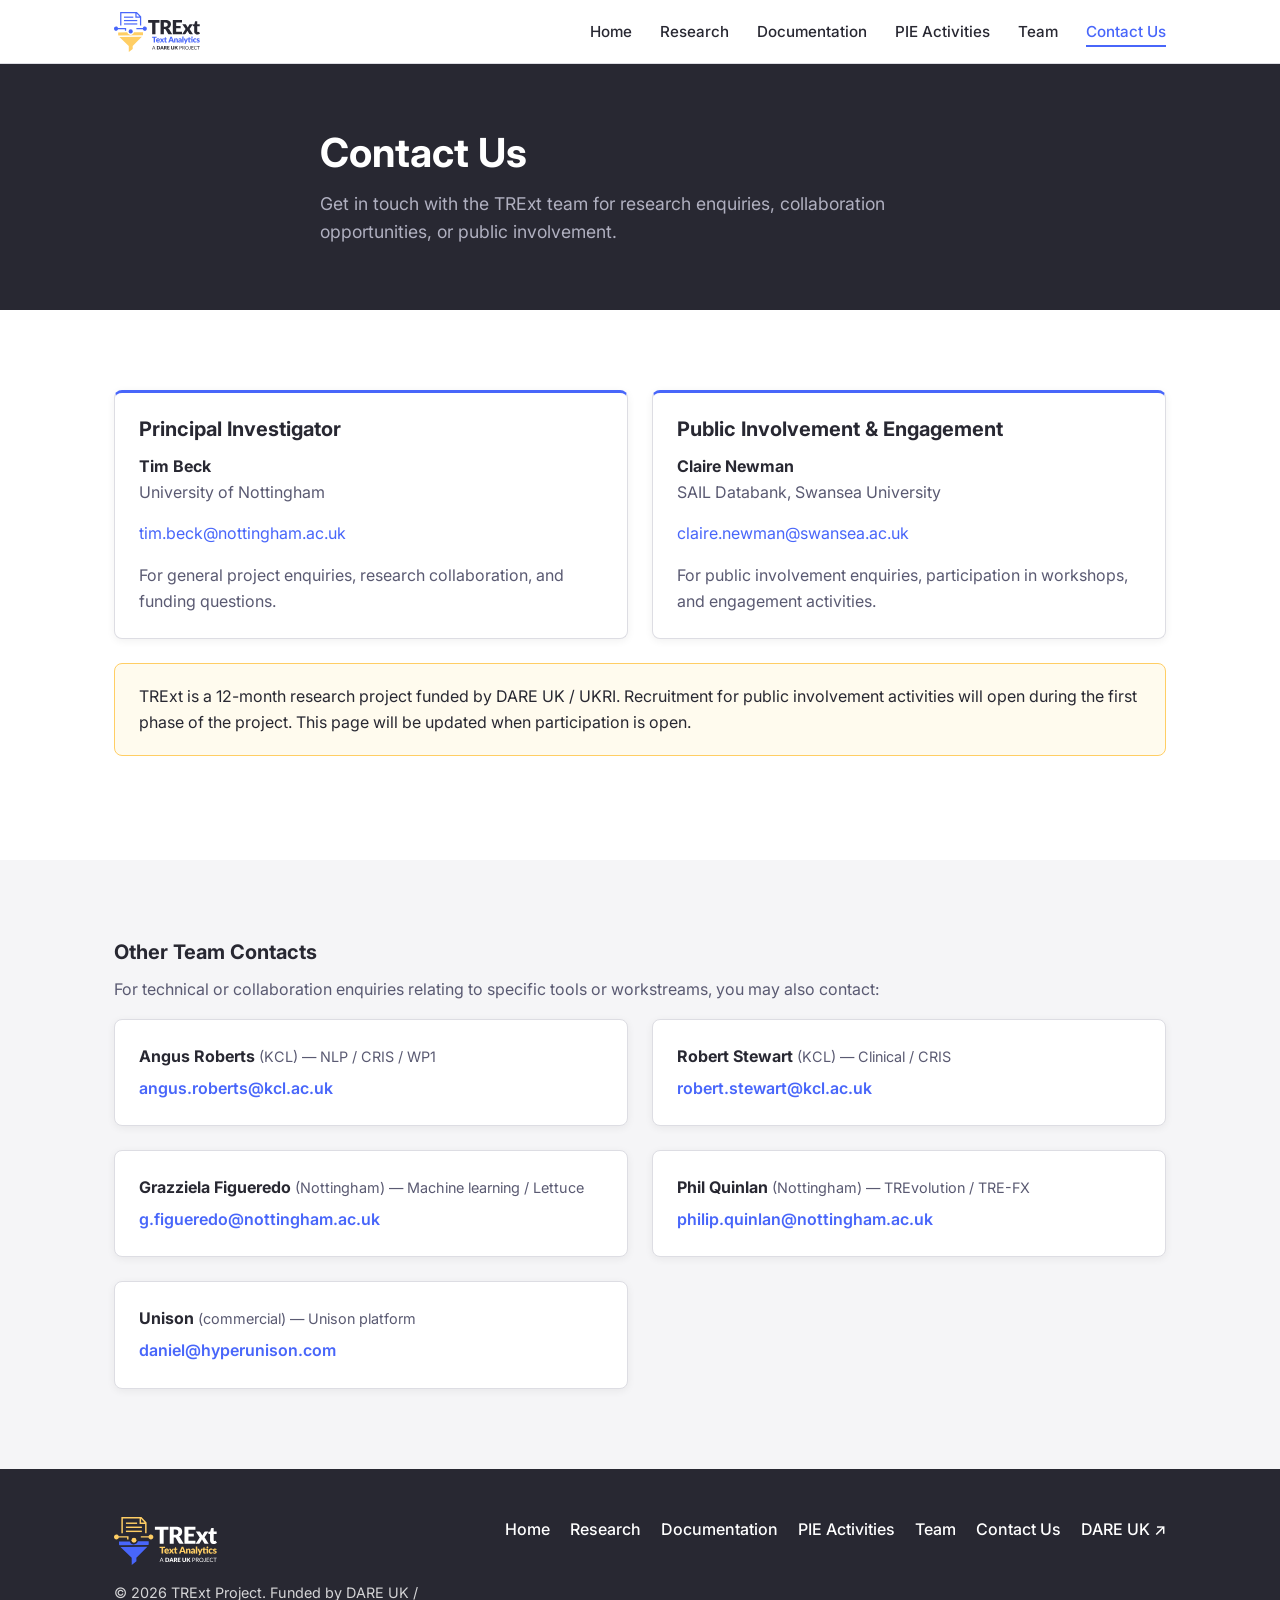
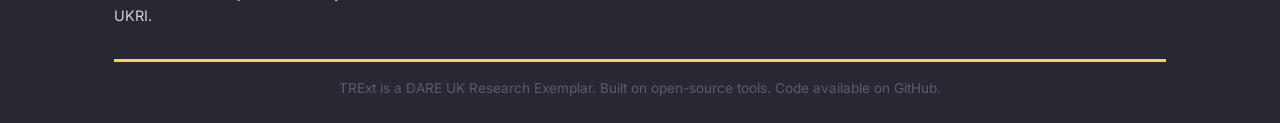
==== contact.html @ 79f1740a "Add team photos, fix logo colours, update PIE card styling, add architecture diagram" ====
<!DOCTYPE html>
<html lang="en">
<head>
  <meta charset="UTF-8">
  <meta name="viewport" content="width=device-width, initial-scale=1.0">
  <meta name="description" content="Contact the TRExt team for research enquiries, collaboration opportunities, or public involvement.">
  <title>Contact Us – TRExt | DARE UK</title>
  <link rel="preconnect" href="https://fonts.googleapis.com">
  <link rel="preconnect" href="https://fonts.gstatic.com" crossorigin>
  <link href="https://fonts.googleapis.com/css2?family=Inter:wght@400;500;600;700&display=swap" rel="stylesheet">
  <link rel="stylesheet" href="assets/css/style.css">
</head>
<body>

  <header class="site-header">
    <div class="site-header__inner">
      <a href="index.html" class="site-logo">
        <img src="assets/images/trext-logo-dark.svg" alt="TRExt — Text Analytics, A DARE UK Project">
      </a>
      <nav aria-label="Main navigation">
        <ul class="site-nav">
          <li><a href="index.html">Home</a></li>
          <li><a href="research.html">Research</a></li>
          <li><a href="documentation.html">Documentation</a></li>
          <li><a href="pie-activities.html">PIE Activities</a></li>
          <li><a href="team.html">Team</a></li>
          <li><a href="contact.html" class="is-active">Contact Us</a></li>
        </ul>
      </nav>
      <button class="nav-toggle" aria-label="Open menu" aria-expanded="false" aria-controls="nav-drawer">
        <span class="nav-toggle__bar"></span>
        <span class="nav-toggle__bar"></span>
        <span class="nav-toggle__bar"></span>
      </button>
    </div>
  </header>

  <nav id="nav-drawer" class="nav-drawer" aria-hidden="true" aria-label="Mobile navigation">
    <div class="nav-drawer__header">
      <a href="index.html"><img src="assets/images/trext-logo-light.svg" alt="TRExt" height="40"></a>
      <button class="nav-drawer__close" aria-label="Close menu">&times;</button>
    </div>
    <ul class="nav-drawer__links">
      <li><a href="index.html">Home</a></li>
      <li><a href="research.html">Research</a></li>
      <li><a href="documentation.html">Documentation</a></li>
      <li><a href="pie-activities.html">PIE Activities</a></li>
      <li><a href="team.html">Team</a></li>
      <li><a href="contact.html" class="is-active">Contact Us</a></li>
    </ul>
  </nav>

  <main>
    <section class="page-hero">
      <div class="container">
        <h1>Contact Us</h1>
        <p class="page-hero__subtitle">Get in touch with the TRExt team for research enquiries, collaboration opportunities, or public involvement.</p>
      </div>
    </section>

    <section class="section section--white">
      <div class="container">
        <div class="grid-2">
          <div class="card card--accent-top">
            <h3>Principal Investigator</h3>
            <p class="person-card__name mb-0">Tim Beck</p>
            <p class="text-secondary">University of Nottingham</p>
            <p><a href="mailto:tim.beck@nottingham.ac.uk">tim.beck@nottingham.ac.uk</a></p>
            <p class="text-secondary mb-0">For general project enquiries, research collaboration, and funding questions.</p>
          </div>
          <div class="card card--accent-top">
            <h3>Public Involvement &amp; Engagement</h3>
            <p class="person-card__name mb-0">Claire Newman</p>
            <p class="text-secondary">SAIL Databank, Swansea University</p>
            <p><a href="mailto:claire.newman@swansea.ac.uk">claire.newman@swansea.ac.uk</a></p>
            <p class="text-secondary mb-0">For public involvement enquiries, participation in workshops, and engagement activities.</p>
          </div>
        </div>

        <div class="callout callout--amber-border mt-3">
          TRExt is a 12-month research project funded by DARE UK / UKRI. Recruitment for public involvement activities will open during the first phase of the project. This page will be updated when participation is open.
        </div>
      </div>
    </section>

    <section class="section section--grey">
      <div class="container">
        <h3>Other Team Contacts</h3>
        <p class="text-secondary">For technical or collaboration enquiries relating to specific tools or workstreams, you may also contact:</p>
        <div class="grid-2 contact-cards">
          <div class="card">
            <p class="contact-card__name">Angus Roberts <span class="contact-card__meta">(KCL) — NLP / CRIS / WP1</span></p>
            <a href="mailto:angus.roberts@kcl.ac.uk" class="contact-card__email">angus.roberts@kcl.ac.uk</a>
          </div>
          <div class="card">
            <p class="contact-card__name">Robert Stewart <span class="contact-card__meta">(KCL) — Clinical / CRIS</span></p>
            <a href="mailto:robert.stewart@kcl.ac.uk" class="contact-card__email">robert.stewart@kcl.ac.uk</a>
          </div>
          <div class="card">
            <p class="contact-card__name">Grazziela Figueredo <span class="contact-card__meta">(Nottingham) — Machine learning / Lettuce</span></p>
            <a href="mailto:g.figueredo@nottingham.ac.uk" class="contact-card__email">g.figueredo@nottingham.ac.uk</a>
          </div>
          <div class="card">
            <p class="contact-card__name">Phil Quinlan <span class="contact-card__meta">(Nottingham) — TREvolution / TRE-FX</span></p>
            <a href="mailto:philip.quinlan@nottingham.ac.uk" class="contact-card__email">philip.quinlan@nottingham.ac.uk</a>
          </div>
          <div class="card">
            <p class="contact-card__name">Unison <span class="contact-card__meta">(commercial) — Unison platform</span></p>
            <a href="mailto:daniel@hyperunison.com" class="contact-card__email">daniel@hyperunison.com</a>
          </div>
        </div>
      </div>
    </section>
  </main>

  <footer class="site-footer">
    <div class="container">
      <div class="site-footer__grid">
        <div>
          <a href="index.html" class="site-footer__logo"><img src="assets/images/trext-logo-light.svg" alt="TRExt"></a>
          <p class="site-footer__copyright">© 2026 TRExt Project. Funded by DARE UK / UKRI.</p>
        </div>
        <nav aria-label="Footer navigation">
          <ul class="site-footer__nav">
            <li><a href="index.html">Home</a></li>
            <li><a href="research.html">Research</a></li>
            <li><a href="documentation.html">Documentation</a></li>
            <li><a href="pie-activities.html">PIE Activities</a></li>
            <li><a href="team.html">Team</a></li>
            <li><a href="contact.html">Contact Us</a></li>
            <li><a href="https://dareuk.org.uk" target="_blank" rel="noopener noreferrer">DARE UK ↗</a></li>
          </ul>
        </nav>
      </div>
      <div class="site-footer__bar">
        <p>TRExt is a DARE UK Research Exemplar. Built on open-source tools. Code available on GitHub.</p>
      </div>
    </div>
  </footer>

  <script src="assets/js/nav.js"></script>
</body>
</html>
---- assets/css/style.css ----
/* TRExt Design System */
:root {
  --color-navy: #282832;
  --color-blue: #4866FA;
  --color-blue-dark: #3a52c8;
  --color-amber: #FFCE64;
  --color-white: #FFFFFF;
  --color-grey-light: #F5F5F7;
  --color-grey-mid: #DDDDE3;
  --color-grey-text: #5A5A72;
  --color-hero-subtitle: #B0B0C0;
  --color-callout-blue-bg: #EEF1FE;
  --color-callout-amber-bg: #FFFBEE;
  --font-family: 'Inter', system-ui, -apple-system, sans-serif;
  --max-width: 1100px;
  --header-height: 64px;
  --section-padding: 80px;
  --section-padding-mobile: 48px;
  --card-padding: 24px;
  --grid-gap: 24px;
  --radius: 8px;
  --radius-sm: 6px;
  --shadow-card: 0 2px 8px rgba(0, 0, 0, 0.06);
}

*, *::before, *::after {
  box-sizing: border-box;
}

html {
  scroll-behavior: smooth;
}

body {
  margin: 0;
  font-family: var(--font-family);
  font-size: 1rem;
  line-height: 1.6;
  color: var(--color-navy);
  background: var(--color-white);
}

img {
  max-width: 100%;
  height: auto;
  display: block;
}

a {
  color: var(--color-blue);
  text-decoration: none;
}

a:hover {
  text-decoration: underline;
}

h1, h2, h3, h4 {
  font-weight: 700;
  color: var(--color-navy);
  line-height: 1.25;
  margin-top: 0;
}

h1 { font-size: 2.5rem; }
h2 { font-size: 1.75rem; margin-bottom: 1rem; }
h3 { font-size: 1.25rem; margin-bottom: 0.75rem; }

p {
  margin-top: 0;
  margin-bottom: 1rem;
}

.container {
  max-width: var(--max-width);
  margin: 0 auto;
  padding-left: 24px;
  padding-right: 24px;
}

.section {
  padding: var(--section-padding) 0;
}

.section--white { background: var(--color-white); }
.section--grey { background: var(--color-grey-light); }
.section--navy { background: var(--color-navy); color: var(--color-white); }

.section--navy h2,
.section--navy h3 {
  color: var(--color-white);
}

.section--navy p {
  color: rgba(255, 255, 255, 0.9);
}

.section-label {
  display: block;
  font-size: 0.85rem;
  font-weight: 600;
  text-transform: uppercase;
  letter-spacing: 0.05em;
  color: var(--color-blue);
  margin-bottom: 0.5rem;
}

.text-secondary {
  color: var(--color-grey-text);
}

.text-lead {
  font-size: 1.1rem;
}

.text-italic {
  font-style: italic;
}

/* Header */
.site-header {
  position: sticky;
  top: 0;
  z-index: 1000;
  background: var(--color-white);
  border-bottom: 1px solid var(--color-grey-mid);
  height: var(--header-height);
}

.site-header__inner {
  display: flex;
  align-items: center;
  justify-content: space-between;
  height: 100%;
  max-width: var(--max-width);
  margin: 0 auto;
  padding: 0 24px;
}

.site-logo img {
  height: 40px;
  width: auto;
}

.site-nav {
  display: flex;
  align-items: center;
  gap: 28px;
  list-style: none;
  margin: 0;
  padding: 0;
}

.site-nav a {
  color: var(--color-navy);
  font-weight: 500;
  font-size: 0.95rem;
  text-decoration: none;
  padding-bottom: 4px;
  border-bottom: 2px solid transparent;
  transition: color 0.2s, border-color 0.2s;
}

.site-nav a:hover {
  color: var(--color-blue);
  text-decoration: none;
}

.site-nav a.is-active {
  color: var(--color-blue);
  border-bottom-color: var(--color-blue);
}

.nav-toggle {
  display: none;
  background: none;
  border: none;
  cursor: pointer;
  padding: 8px;
  color: var(--color-navy);
}

.nav-toggle__bar {
  display: block;
  width: 24px;
  height: 2px;
  background: currentColor;
  margin: 5px 0;
  transition: transform 0.3s, opacity 0.3s;
}

.nav-drawer {
  display: none;
  position: fixed;
  inset: 0;
  z-index: 1001;
  background: var(--color-navy);
  flex-direction: column;
  padding: 24px;
  overflow-y: auto;
}

.nav-drawer.is-open {
  display: flex;
}

.nav-drawer__header {
  display: flex;
  justify-content: space-between;
  align-items: center;
  margin-bottom: 48px;
}

.nav-drawer__close {
  background: none;
  border: none;
  color: var(--color-white);
  font-size: 2rem;
  cursor: pointer;
  line-height: 1;
  padding: 4px 8px;
}

.nav-drawer__links {
  list-style: none;
  margin: 0;
  padding: 0;
}

.nav-drawer__links li {
  margin-bottom: 8px;
}

.nav-drawer__links a {
  display: block;
  color: var(--color-white);
  font-size: 1.25rem;
  font-weight: 600;
  padding: 16px 0;
  border-bottom: 1px solid rgba(255, 255, 255, 0.1);
  text-decoration: none;
}

.nav-drawer__links a:hover,
.nav-drawer__links a.is-active {
  color: var(--color-amber);
  text-decoration: none;
}

/* Buttons */
.btn {
  display: inline-block;
  padding: 12px 24px;
  font-family: var(--font-family);
  font-size: 1rem;
  font-weight: 600;
  border-radius: var(--radius-sm);
  text-decoration: none;
  cursor: pointer;
  border: 2px solid transparent;
  transition: background 0.2s, color 0.2s, border-color 0.2s;
  text-align: center;
}

.btn:hover {
  text-decoration: none;
}

.btn--primary {
  background: var(--color-blue);
  color: var(--color-white);
  border-color: var(--color-blue);
}

.btn--primary:hover {
  background: var(--color-blue-dark);
  border-color: var(--color-blue-dark);
  color: var(--color-white);
}

.btn--ghost {
  background: transparent;
  color: var(--color-blue);
  border-color: var(--color-blue);
}

.btn--ghost:hover {
  background: var(--color-blue);
  color: var(--color-white);
}

.btn--ghost-white {
  background: transparent;
  color: var(--color-white);
  border-color: var(--color-white);
}

.btn--ghost-white:hover {
  background: var(--color-white);
  color: var(--color-navy);
}

.btn-group {
  display: flex;
  flex-wrap: wrap;
  gap: 16px;
}

/* Cards */
.card {
  background: var(--color-white);
  border: 1px solid var(--color-grey-mid);
  border-radius: var(--radius);
  box-shadow: var(--shadow-card);
  padding: var(--card-padding);
}

.card--accent-left {
  border-left: 3px solid var(--color-blue);
}

.card--accent-left-amber {
  border-left: 3px solid var(--color-amber);
}

.card--accent-top {
  border-top: 3px solid var(--color-blue);
}

/* Hero - Home */
.hero {
  background: var(--color-navy);
  padding: 80px 0;
  color: var(--color-white);
}

.hero__grid {
  display: grid;
  grid-template-columns: 3fr 2fr;
  gap: 48px;
  align-items: center;
}

.hero__label {
  display: block;
  font-size: 0.85rem;
  font-weight: 600;
  text-transform: uppercase;
  letter-spacing: 0.05em;
  color: var(--color-amber);
  margin-bottom: 16px;
}

.hero h1 {
  color: var(--color-white);
  margin-bottom: 16px;
}

.hero__subtitle {
  color: var(--color-hero-subtitle);
  font-size: 1.1rem;
  margin-bottom: 32px;
  max-width: 540px;
}

.hero__logo {
  display: flex;
  justify-content: center;
  align-items: center;
}

.hero__logo img {
  max-width: 320px;
  filter: drop-shadow(0 8px 24px rgba(0, 0, 0, 0.3));
}

/* Page Hero */
.page-hero {
  background: var(--color-navy);
  padding: 64px 0;
  min-height: 200px;
  display: flex;
  align-items: center;
}

.page-hero h1 {
  color: var(--color-white);
  margin-bottom: 12px;
}

.page-hero__subtitle {
  color: var(--color-hero-subtitle);
  font-size: 1.1rem;
  max-width: 640px;
  margin: 0;
}

/* Grids */
.grid-2 {
  display: grid;
  grid-template-columns: repeat(2, 1fr);
  gap: var(--grid-gap);
}

.grid-3 {
  display: grid;
  grid-template-columns: repeat(3, 1fr);
  gap: var(--grid-gap);
}

.grid-4 {
  display: grid;
  grid-template-columns: repeat(4, 1fr);
  gap: var(--grid-gap);
}

/* News cards */
.news-card__date {
  display: inline-block;
  font-size: 0.85rem;
  font-weight: 600;
  color: var(--color-navy);
  background: var(--color-amber);
  padding: 4px 10px;
  border-radius: 4px;
  margin-bottom: 12px;
}

.news-card h3 {
  font-size: 1.1rem;
  margin-bottom: 8px;
}

.news-card p {
  color: var(--color-grey-text);
  font-size: 0.95rem;
}

.news-card__link {
  font-weight: 500;
}

.text-center {
  text-align: center;
}

/* Partner logos */
.partner-strip {
  display: flex;
  flex-wrap: wrap;
  justify-content: center;
  align-items: center;
  gap: 40px;
  margin: 32px 0 16px;
}

.partner-strip img {
  max-height: 72px;
  width: auto;
}

.partner-strip__label {
  text-align: center;
  color: var(--color-grey-text);
  font-weight: 500;
}

.partner-strip__note {
  text-align: center;
  font-size: 0.9rem;
  color: var(--color-grey-text);
  margin-top: 16px;
}

/* Callouts */
.callout {
  padding: 20px 24px;
  border-radius: var(--radius);
  margin: 24px 0;
}

.callout--blue {
  background: var(--color-callout-blue-bg);
  border-left: 3px solid var(--color-blue);
  color: var(--color-navy);
}

.callout--amber {
  background: var(--color-callout-amber-bg);
  border-left: 3px solid var(--color-amber);
  color: var(--color-navy);
}

.callout--amber-border {
  background: var(--color-callout-amber-bg);
  border: 1px solid var(--color-amber);
}

/* Callout variant for use on dark/navy backgrounds - transparent, outlined */
.callout--outline-navy {
  background: transparent;
  border: 1px solid var(--color-amber);
  color: rgba(255, 255, 255, 0.9);
}

/* WP Cards */
.wp-badge {
  display: inline-block;
  background: var(--color-amber);
  color: var(--color-navy);
  font-size: 0.8rem;
  font-weight: 700;
  padding: 4px 10px;
  border-radius: 4px;
  margin-bottom: 12px;
}

.deliverables {
  margin-top: 16px;
  padding-top: 16px;
  border-top: 1px solid var(--color-grey-mid);
}

.deliverables__title {
  font-size: 0.85rem;
  font-weight: 600;
  color: var(--color-grey-text);
  margin-bottom: 8px;
}

.deliverables ul {
  margin: 0;
  padding-left: 20px;
  color: var(--color-grey-text);
  font-size: 0.9rem;
}

/* Generic icon badge used on method cards and quick-link cards */
.icon-badge {
  width: 40px;
  height: 40px;
  border-radius: var(--radius-sm);
  background: var(--color-callout-blue-bg);
  color: var(--color-blue);
  display: flex;
  align-items: center;
  justify-content: center;
  font-size: 1.25rem;
  margin-bottom: 12px;
}

.icon-badge--amber {
  background: var(--color-callout-amber-bg);
  color: #B8860B;
}

/* Methodology cards */
.method-grid {
  margin-top: 24px;
}

.method-card h3 {
  font-size: 1.1rem;
}

/* Publications - individual cards */
.pub-year {
  font-weight: 700;
  color: var(--color-navy);
  margin: 24px 0 12px;
  font-size: 1.1rem;
}

.pub-year:first-of-type {
  margin-top: 8px;
}

.pub-cards {
  display: flex;
  flex-direction: column;
  gap: 12px;
  margin-bottom: 8px;
}

.pub-card {
  padding: 16px 20px;
}

.pub-card__title {
  font-weight: 600;
  color: var(--color-navy);
  margin-bottom: 6px;
}

.pub-card__doi {
  font-size: 0.9rem;
  font-weight: 500;
}

/* Old list-based publications markup (kept in case still referenced elsewhere) */
.pub-list {
  list-style: none;
  margin: 0 0 16px;
  padding: 0;
}

.pub-list li {
  padding: 12px 0;
  border-bottom: 1px solid var(--color-grey-mid);
  color: var(--color-grey-text);
}

.pub-list li:last-child {
  border-bottom: none;
}

.pub-list strong {
  color: var(--color-navy);
}

/* Architecture placeholder */
.architecture-diagram {
  width: 100%;
  border-radius: var(--radius);
  border: 1px solid var(--color-grey-mid);
  margin: 24px 0;
}

.diagram-placeholder__icon {
  font-size: 3rem;
  margin-bottom: 16px;
  opacity: 0.5;
}

.diagram-placeholder p {
  color: var(--color-grey-text);
  max-width: 520px;
  margin: 0 auto;
}

/* Link cards (legacy list style, kept in case referenced elsewhere) */
.link-list {
  list-style: none;
  margin: 0;
  padding: 0;
}

.link-list li {
  padding: 12px 0;
  border-bottom: 1px solid var(--color-grey-mid);
}

.link-list li:last-child {
  border-bottom: none;
}

.link-list a {
  font-weight: 600;
}

.link-list span {
  display: block;
  font-size: 0.9rem;
  color: var(--color-grey-text);
  margin-top: 4px;
}

/* Quick Links - card grid */
.quicklinks-group {
  margin-bottom: 32px;
}

.quicklinks-group:last-child {
  margin-bottom: 0;
}

.quicklink-grid {
  margin-top: 16px;
}

.quicklink-card {
  display: block;
  color: inherit;
  text-decoration: none;
  transition: box-shadow 0.2s, transform 0.2s, border-color 0.2s;
}

.quicklink-card:hover {
  text-decoration: none;
  box-shadow: 0 6px 18px rgba(0, 0, 0, 0.09);
  transform: translateY(-2px);
  border-color: var(--color-blue);
}

.quicklink-card h3 {
  font-size: 1rem;
  display: flex;
  align-items: center;
  justify-content: space-between;
  gap: 8px;
  margin-bottom: 8px;
}

.quicklink-card__arrow {
  color: var(--color-grey-text);
  font-size: 0.9rem;
  flex-shrink: 0;
}

/* Standards cards */
.standard-card {
  display: flex;
  gap: 16px;
  align-items: flex-start;
}

.standard-card__icon {
  flex-shrink: 0;
  width: 48px;
  height: 48px;
  background: var(--color-callout-blue-bg);
  border-radius: var(--radius);
  display: flex;
  align-items: center;
  justify-content: center;
  color: var(--color-blue);
  font-size: 1.5rem;
}

/* Timeline (legacy, kept in case referenced elsewhere) */
.timeline {
  position: relative;
  padding-left: 48px;
  margin-top: 32px;
}

.timeline::before {
  content: '';
  position: absolute;
  left: 15px;
  top: 0;
  bottom: 0;
  width: 2px;
  background: var(--color-grey-mid);
}

.timeline-item {
  position: relative;
  margin-bottom: 40px;
}

.timeline-item:last-child {
  margin-bottom: 0;
}

.timeline-item__badge {
  position: absolute;
  left: -48px;
  top: 0;
  width: 32px;
  height: 32px;
  background: var(--color-amber);
  color: var(--color-navy);
  border-radius: 50%;
  display: flex;
  align-items: center;
  justify-content: center;
  font-weight: 700;
  font-size: 0.85rem;
  z-index: 1;
}

.timeline-item__month {
  font-size: 0.85rem;
  font-weight: 600;
  color: var(--color-grey-text);
  text-transform: uppercase;
  letter-spacing: 0.03em;
  margin-bottom: 4px;
}

.timeline-item__title {
  color: var(--color-blue);
  font-weight: 700;
  font-size: 1.1rem;
  margin-bottom: 8px;
}

.timeline-item__objective {
  font-style: italic;
  color: var(--color-grey-text);
  font-size: 0.95rem;
  margin-top: 8px;
}

/* Planned Activities - separated cards */
.activity-cards {
  display: flex;
  flex-direction: column;
  gap: 16px;
  margin-top: 24px;
}

.activity-card__row {
  display: flex;
  align-items: center;
  gap: 16px;
  margin-bottom: 12px;
}

.activity-card__badge {
  width: 32px;
  height: 32px;
  border-radius: 50%;
  background: var(--color-amber);
  color: var(--color-navy);
  display: flex;
  align-items: center;
  justify-content: center;
  font-weight: 700;
  font-size: 0.85rem;
  flex-shrink: 0;
}

.activity-card__month {
  font-size: 0.8rem;
  font-weight: 600;
  color: var(--color-grey-text);
  text-transform: uppercase;
  letter-spacing: 0.03em;
  margin-bottom: 2px;
}

.activity-card__title {
  color: var(--color-blue);
  font-weight: 700;
  font-size: 1.1rem;
}

.activity-card__objective {
  font-style: italic;
  color: var(--color-grey-text);
  font-size: 0.95rem;
  margin-top: 8px;
  margin-bottom: 0;
}

/* Principle cards */
.principle-card {
  text-align: left;
}

.principle-card__icon {
  width: 48px;
  height: 48px;
  background: var(--color-amber);
  border-radius: var(--radius);
  display: flex;
  align-items: center;
  justify-content: center;
  font-size: 1.5rem;
  margin-bottom: 16px;
}

/* Team */
.team-grid {
  display: grid;
  grid-template-columns: repeat(3, 1fr);
  gap: var(--grid-gap);
}

.person-card__photo {
  width: 100%;
  aspect-ratio: 1;
  object-fit: cover;
  border-radius: var(--radius);
  background: var(--color-grey-mid);
  margin-bottom: 16px;
}

.person-card__name {
  font-weight: 700;
  color: var(--color-navy);
  margin-bottom: 8px;
}

.person-card__institution {
  margin-bottom: 12px;
}

.person-card__institution img {
  max-height: 28px;
}

.role-badge {
  display: inline-block;
  background: var(--color-blue);
  color: var(--color-white);
  font-size: 0.8rem;
  font-weight: 600;
  padding: 4px 12px;
  border-radius: 999px;
  margin-bottom: 12px;
}

.person-card__bio {
  font-size: 0.9rem;
  color: var(--color-grey-text);
  margin: 0;
}

.profile-card {
  max-width: 400px;
  margin: 0 auto;
  text-align: center;
}

.profile-card .person-card__photo {
  max-width: 240px;
  margin-left: auto;
  margin-right: auto;
}

/* PIE Leadership - horizontal "Braid-style" card on dark background */
.person-card--horizontal {
  display: flex;
  align-items: flex-start;
  gap: 24px;
  background: var(--color-white);
  border-color: var(--color-grey-mid);
  color: var(--color-navy);
  max-width: none;
  width: 100%;
  padding: 32px;
}

.person-card--horizontal__photo {
  width: 72px;
  height: 72px;
  border-radius: 50%;
  object-fit: cover;
  flex-shrink: 0;
  background: var(--color-grey-mid);
  margin-bottom: 0;
}

.person-card--horizontal .person-card__name {
  color: var(--color-navy);
  font-size: 1.35rem;
  margin-bottom: 4px;
}


.person-card--horizontal .role-line {
  display: block;
  color: var(--color-blue);
  font-size: 1rem;
  font-weight: 600;
  margin-bottom: 14px;
}


.person-card--horizontal .person-card__bio {
  color: var(--color-grey-text);
  font-size: 1.05rem;
  line-height: 1.7;
  margin: 0;
}

/* Org cards */
.org-card {
  text-align: center;
}

.org-card img {
  max-height: 48px;
  margin: 0 auto 16px;
}

.org-card h3 {
  font-size: 1rem;
  margin-bottom: 8px;
}

.org-card p {
  font-size: 0.9rem;
  color: var(--color-grey-text);
  margin: 0;
}

/* Contact */
.contact-list {
  list-style: none;
  margin: 0;
  padding: 0;
}

.contact-list li {
  padding: 12px 0;
  border-bottom: 1px solid var(--color-grey-mid);
  color: var(--color-grey-text);
}

.contact-list li:last-child {
  border-bottom: none;
}

.contact-list strong {
  color: var(--color-navy);
}

/* Contact - card grid version */
.contact-cards {
  margin-top: 16px;
}

.contact-card__name {
  font-weight: 700;
  color: var(--color-navy);
  margin-bottom: 6px;
}

.contact-card__meta {
  font-weight: 400;
  color: var(--color-grey-text);
  font-size: 0.9rem;
}

.contact-card__email {
  font-weight: 600;
}

/* Footer */
.site-footer {
  background: var(--color-navy);
  color: var(--color-white);
  padding: 48px 0 0;
}

.site-footer a {
  color: var(--color-white);
}

.site-footer a:hover {
  color: var(--color-amber);
}

.site-footer__grid {
  display: grid;
  grid-template-columns: 1fr 2fr;
  gap: 48px;
  padding-bottom: 32px;
}

.site-footer__logo img {
  height: 48px;
  margin-bottom: 16px;
}

.site-footer__copyright {
  font-size: 0.9rem;
  color: rgba(255, 255, 255, 0.8);
  margin: 0;
}

.site-footer__nav {
  list-style: none;
  margin: 0;
  padding: 0;
  display: flex;
  flex-wrap: nowrap;
  gap: 20px;
  justify-content: flex-end;
  white-space: nowrap;
}

.site-footer__nav a {
  text-decoration: none;
  font-weight: 500;
}

.site-footer__nav a:hover {
  text-decoration: none;
}

.site-footer__bar {
  border-top: 3px solid var(--color-amber);
  padding: 16px 0 24px;
}

.site-footer__bar p {
  font-size: 0.85rem;
  color: var(--color-grey-text);
  margin: 0;
  text-align: center;
}

/* Utility */
.sr-only {
  position: absolute;
  width: 1px;
  height: 1px;
  padding: 0;
  margin: -1px;
  overflow: hidden;
  clip: rect(0, 0, 0, 0);
  white-space: nowrap;
  border: 0;
}

.mb-0 { margin-bottom: 0; }
.mt-2 { margin-top: 16px; }
.mt-3 { margin-top: 24px; }

/* Responsive */
@media (max-width: 900px) {
  .hero__grid {
    grid-template-columns: 1fr;
  }

  .hero__logo {
    order: -1;
  }

  .hero__logo img {
    max-width: 240px;
  }

  .grid-3,
  .team-grid {
    grid-template-columns: repeat(2, 1fr);
  }

  .grid-4 {
    grid-template-columns: repeat(2, 1fr);
  }

  .site-footer__grid {
    grid-template-columns: 1fr;
  }

  .site-footer__nav {
    justify-content: flex-start;
  }
}

@media (max-width: 768px) {
  h1 { font-size: 2rem; }
  h2 { font-size: 1.5rem; }

  .section {
    padding: var(--section-padding-mobile) 0;
  }

  .hero {
    padding: var(--section-padding-mobile) 0;
  }

  .site-nav {
    display: none;
  }

  .nav-toggle {
    display: block;
  }

  .grid-2,
  .grid-3,
  .grid-4,
  .team-grid {
    grid-template-columns: 1fr;
  }

  .btn-group {
    flex-direction: column;
  }

  .btn-group .btn {
    width: 100%;
  }

  .person-card--horizontal {
    flex-direction: column;
    align-items: flex-start;
  }
}
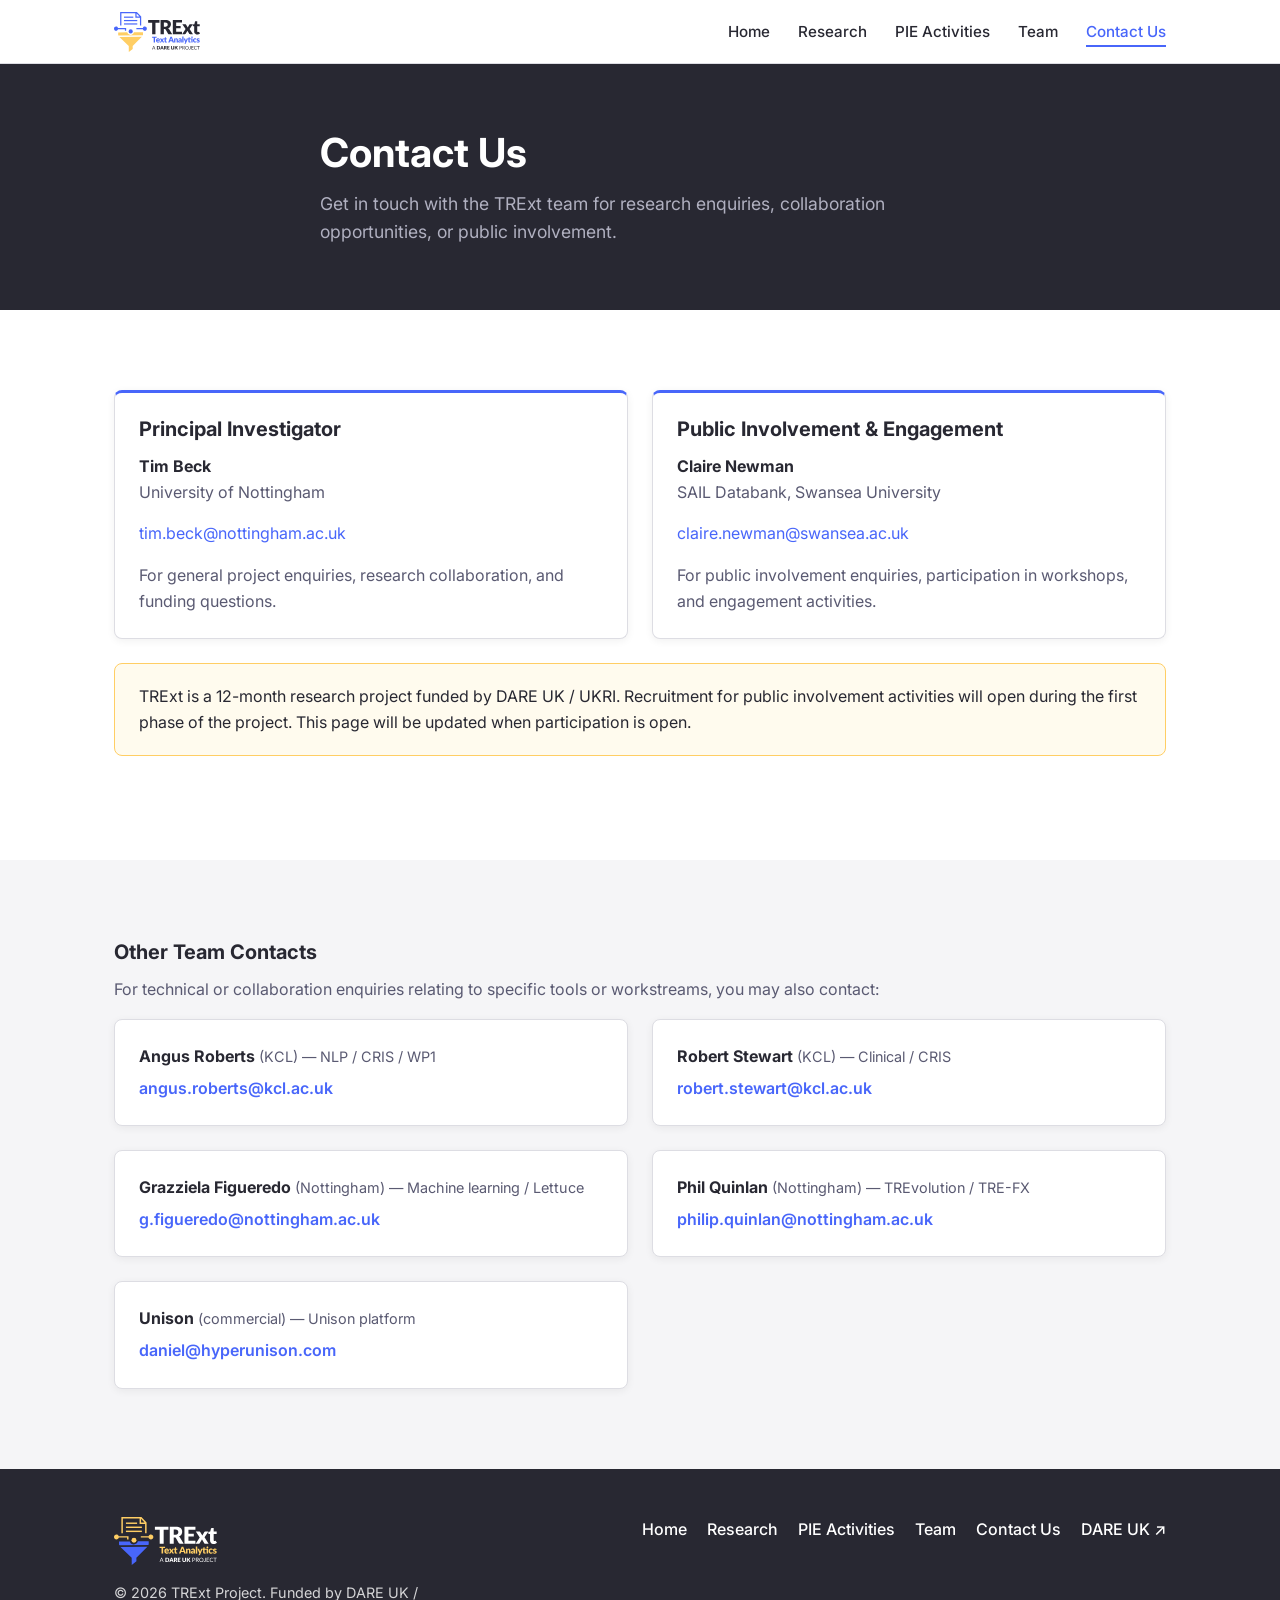
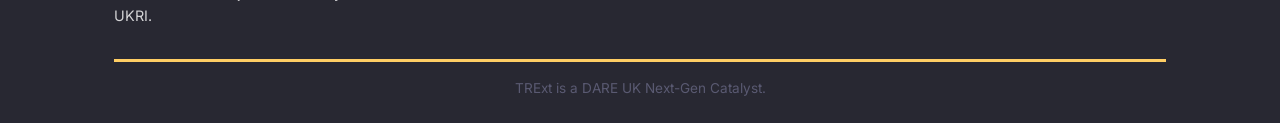
==== commit 51891ac1: "Add partner logos, merge documentation into research, update team page" ====
--- a/contact.html
+++ b/contact.html
@@ -21,7 +21,6 @@
         <ul class="site-nav">
           <li><a href="index.html">Home</a></li>
           <li><a href="research.html">Research</a></li>
-          <li><a href="documentation.html">Documentation</a></li>
           <li><a href="pie-activities.html">PIE Activities</a></li>
           <li><a href="team.html">Team</a></li>
           <li><a href="contact.html" class="is-active">Contact Us</a></li>
@@ -43,7 +42,6 @@
     <ul class="nav-drawer__links">
       <li><a href="index.html">Home</a></li>
       <li><a href="research.html">Research</a></li>
-      <li><a href="documentation.html">Documentation</a></li>
       <li><a href="pie-activities.html">PIE Activities</a></li>
       <li><a href="team.html">Team</a></li>
       <li><a href="contact.html" class="is-active">Contact Us</a></li>
@@ -124,7 +122,6 @@
           <ul class="site-footer__nav">
             <li><a href="index.html">Home</a></li>
             <li><a href="research.html">Research</a></li>
-            <li><a href="documentation.html">Documentation</a></li>
             <li><a href="pie-activities.html">PIE Activities</a></li>
             <li><a href="team.html">Team</a></li>
             <li><a href="contact.html">Contact Us</a></li>
@@ -133,7 +130,7 @@
         </nav>
       </div>
       <div class="site-footer__bar">
-        <p>TRExt is a DARE UK Research Exemplar. Built on open-source tools. Code available on GitHub.</p>
+        <p>TRExt is a DARE UK Next-Gen Catalyst.</p>
       </div>
     </div>
   </footer>
--- a/assets/css/style.css
+++ b/assets/css/style.css
@@ -471,7 +471,33 @@
   color: var(--color-grey-text);
   margin-top: 16px;
 }
-
+.partner-strip--secondary {
+  margin-top: 40px;
+}
+
+.partner-strip--secondary img {
+  max-height: 90px;
+}
+.logo-small {
+  max-height: 50px !important;
+}
+
+.partner-strip--secondary img {
+  max-height: 90px;
+}
+.logo-small {
+  max-height: 50px !important;
+}
+.partner-strip--large img {
+  max-height: 140px;
+}
+
+.logo-small {
+  max-height: 50px !important;
+}
+.logo-large {
+  max-height: 130px !important;
+}
 /* Callouts */
 .callout {
   padding: 20px 24px;
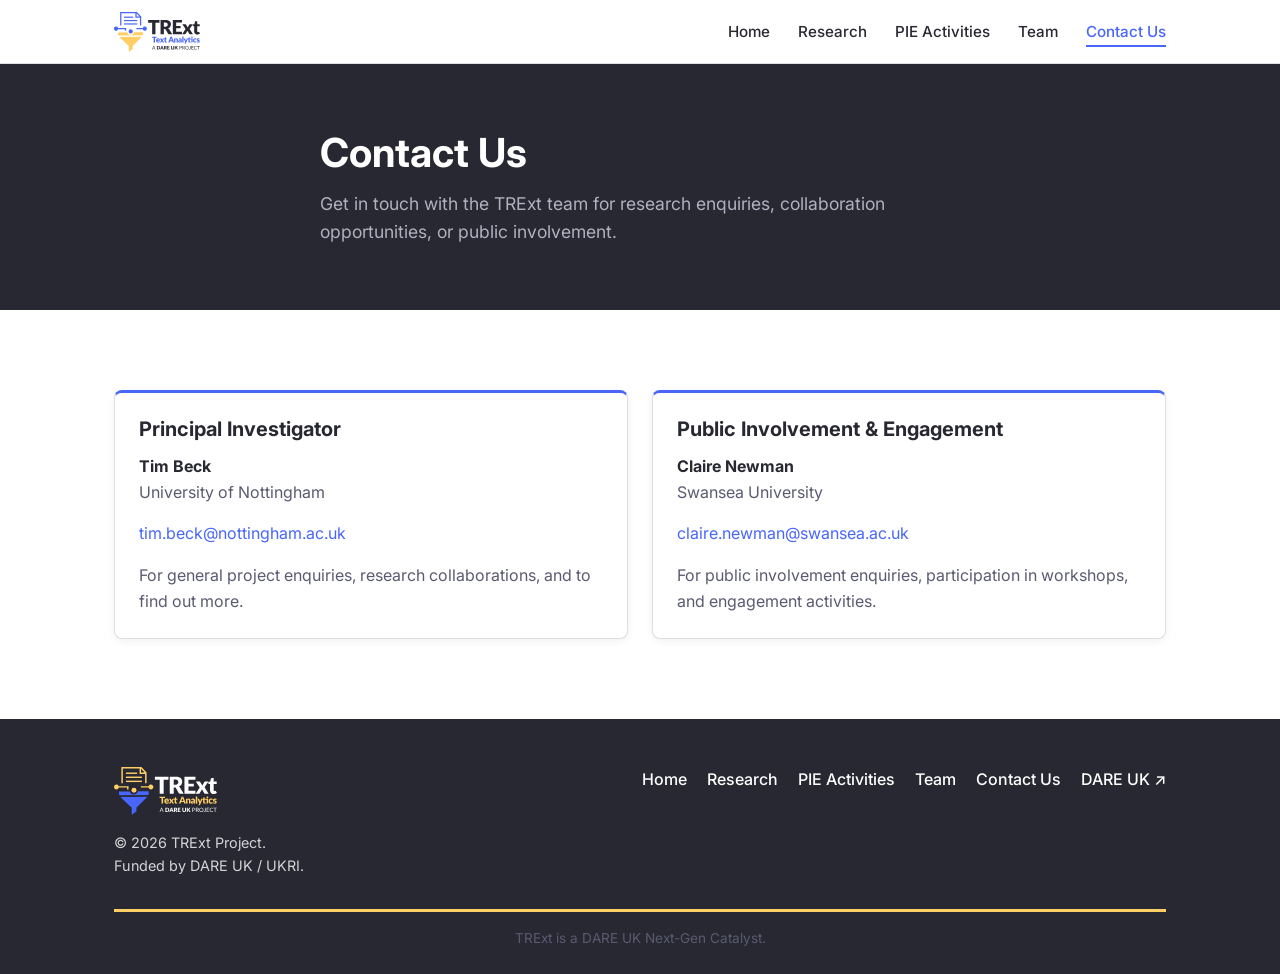
==== commit a647ff9b: "Update contact.html" ====
--- a/contact.html
+++ b/contact.html
@@ -64,51 +64,21 @@
             <p class="person-card__name mb-0">Tim Beck</p>
             <p class="text-secondary">University of Nottingham</p>
             <p><a href="mailto:tim.beck@nottingham.ac.uk">tim.beck@nottingham.ac.uk</a></p>
-            <p class="text-secondary mb-0">For general project enquiries, research collaboration, and funding questions.</p>
+            <p class="text-secondary mb-0">For general project enquiries, research collaborations, and to find out more.</p>
           </div>
           <div class="card card--accent-top">
             <h3>Public Involvement &amp; Engagement</h3>
             <p class="person-card__name mb-0">Claire Newman</p>
-            <p class="text-secondary">SAIL Databank, Swansea University</p>
+            <p class="text-secondary">Swansea University</p>
             <p><a href="mailto:claire.newman@swansea.ac.uk">claire.newman@swansea.ac.uk</a></p>
             <p class="text-secondary mb-0">For public involvement enquiries, participation in workshops, and engagement activities.</p>
           </div>
         </div>
 
-        <div class="callout callout--amber-border mt-3">
-          TRExt is a 12-month research project funded by DARE UK / UKRI. Recruitment for public involvement activities will open during the first phase of the project. This page will be updated when participation is open.
-        </div>
       </div>
     </section>
 
-    <section class="section section--grey">
-      <div class="container">
-        <h3>Other Team Contacts</h3>
-        <p class="text-secondary">For technical or collaboration enquiries relating to specific tools or workstreams, you may also contact:</p>
-        <div class="grid-2 contact-cards">
-          <div class="card">
-            <p class="contact-card__name">Angus Roberts <span class="contact-card__meta">(KCL) — NLP / CRIS / WP1</span></p>
-            <a href="mailto:angus.roberts@kcl.ac.uk" class="contact-card__email">angus.roberts@kcl.ac.uk</a>
-          </div>
-          <div class="card">
-            <p class="contact-card__name">Robert Stewart <span class="contact-card__meta">(KCL) — Clinical / CRIS</span></p>
-            <a href="mailto:robert.stewart@kcl.ac.uk" class="contact-card__email">robert.stewart@kcl.ac.uk</a>
-          </div>
-          <div class="card">
-            <p class="contact-card__name">Grazziela Figueredo <span class="contact-card__meta">(Nottingham) — Machine learning / Lettuce</span></p>
-            <a href="mailto:g.figueredo@nottingham.ac.uk" class="contact-card__email">g.figueredo@nottingham.ac.uk</a>
-          </div>
-          <div class="card">
-            <p class="contact-card__name">Phil Quinlan <span class="contact-card__meta">(Nottingham) — TREvolution / TRE-FX</span></p>
-            <a href="mailto:philip.quinlan@nottingham.ac.uk" class="contact-card__email">philip.quinlan@nottingham.ac.uk</a>
-          </div>
-          <div class="card">
-            <p class="contact-card__name">Unison <span class="contact-card__meta">(commercial) — Unison platform</span></p>
-            <a href="mailto:daniel@hyperunison.com" class="contact-card__email">daniel@hyperunison.com</a>
-          </div>
-        </div>
-      </div>
-    </section>
+   
   </main>
 
   <footer class="site-footer">
@@ -116,7 +86,7 @@
       <div class="site-footer__grid">
         <div>
           <a href="index.html" class="site-footer__logo"><img src="assets/images/trext-logo-light.svg" alt="TRExt"></a>
-          <p class="site-footer__copyright">© 2026 TRExt Project. Funded by DARE UK / UKRI.</p>
+          <p class="site-footer__copyright">© 2026 TRExt Project.</p> <p class="site-footer__copyright">Funded by DARE UK / UKRI.</p>
         </div>
         <nav aria-label="Footer navigation">
           <ul class="site-footer__nav">
@@ -137,4 +107,4 @@
 
   <script src="assets/js/nav.js"></script>
 </body>
-</html>+</html>
